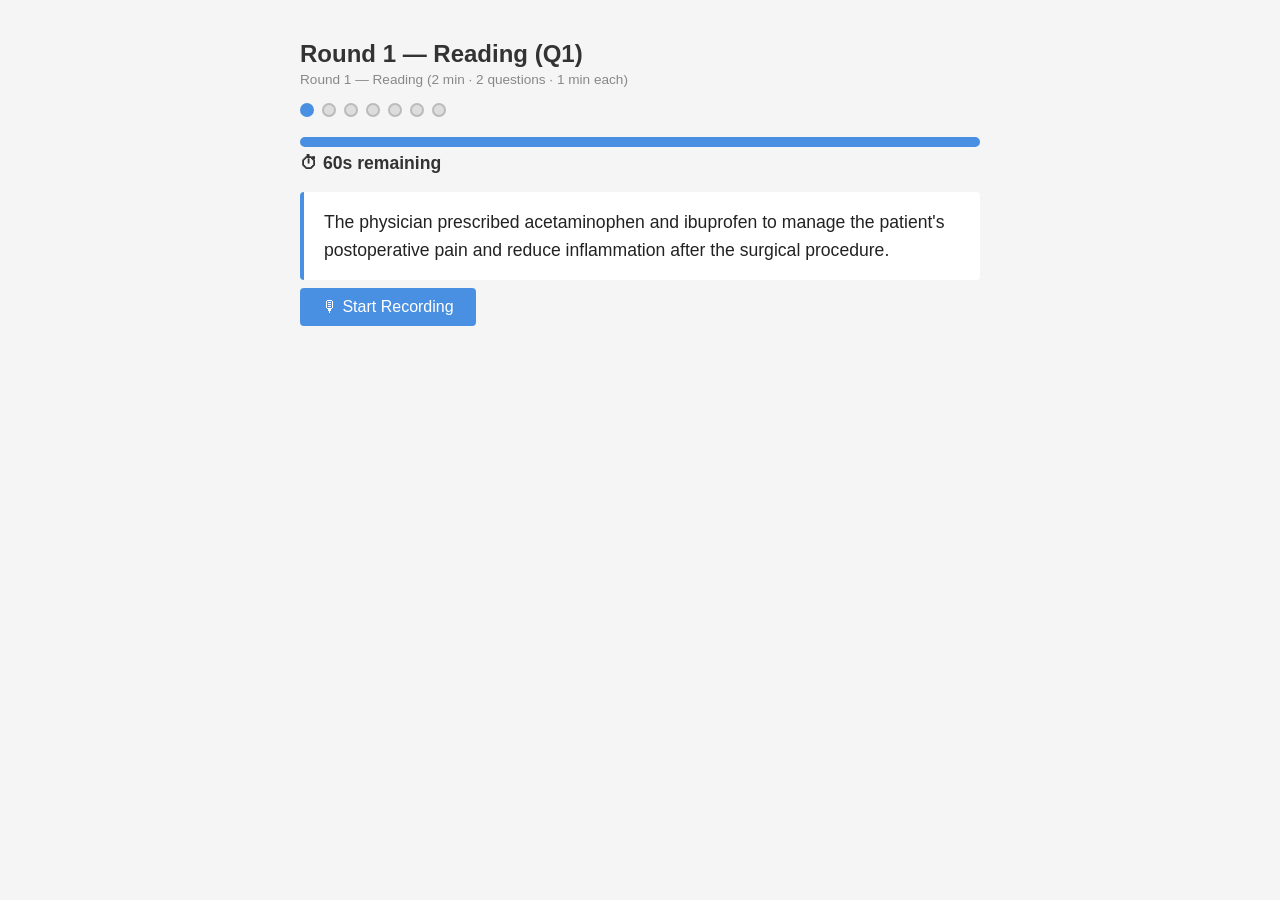
==== templates/interview.html @ e81a65a0 "interview Ui" ====
<!DOCTYPE html>
<html lang="en">
<head>
  <meta charset="UTF-8" />
  <title>5-Minute Interview</title>
  <style>
    * { box-sizing: border-box; }
    body { font-family: Arial, sans-serif; max-width: 720px; margin: 40px auto; padding: 0 20px; background: #f5f5f5; }
    h2 { color: #333; margin-bottom: 4px; }
    .round-label { font-size: 0.85em; color: #888; margin-bottom: 16px; }

    /* Timer */
    #timer-bar-wrap { background: #e0e0e0; border-radius: 6px; height: 10px; margin-bottom: 6px; }
    #timer-bar { height: 10px; border-radius: 6px; background: #4a90e2; transition: width 1s linear, background 0.5s; width: 100%; }
    #timer-text { font-size: 1.1em; font-weight: bold; color: #333; margin-bottom: 18px; }

    /* Question box */
    #question-box {
      background: #fff; border-left: 4px solid #4a90e2;
      padding: 16px 20px; font-size: 1.1em; border-radius: 4px;
      margin-bottom: 8px; color: #222; line-height: 1.6;
    }
    #hint-box { background: #eef4ff; border-radius: 4px; padding: 8px 14px; font-size: 0.9em; color: #555; margin-bottom: 20px; }

    /* Buttons */
    .btn { padding: 10px 22px; font-size: 1em; border: none; border-radius: 4px; cursor: pointer; margin-right: 8px; }
    #record-btn { background: #4a90e2; color: #fff; }
    #stop-btn   { background: #e24a4a; color: #fff; display: none; }
    #next-btn   { background: #27ae60; color: #fff; display: none; }

    #status    { margin-top: 10px; font-size: 0.9em; color: #666; }
    #error-msg { color: #e24a4a; margin-top: 8px; font-size: 0.9em; }

    /* Replay */
    #replay-box { display: none; margin-top: 12px; }
    #replay-box label { font-size: 0.85em; color: #555; display: block; margin-bottom: 4px; }

    /* Results */
    #results { display: none; background: #fff; border-radius: 6px; padding: 20px; margin-top: 20px; }
    #results h3 { margin-top: 0; border-bottom: 1px solid #eee; padding-bottom: 8px; color: #333; }
    .result-row { display: flex; justify-content: space-between; padding: 7px 0; border-bottom: 1px solid #f0f0f0; font-size: 0.93em; }
    .result-row:last-child { border-bottom: none; }
    .label { color: #555; }
    .value { font-weight: bold; color: #222; }
    .score-big { font-size: 2em; font-weight: bold; text-align: center; margin: 12px 0 4px; }
    .r1-color { color: #4a90e2; }
    .r2-color { color: #9b59b6; }
    .r3-color { color: #27ae60; }
    .text-box { background: #f9f9f9; padding: 8px; border-radius: 4px; font-size: 0.9em; color: #444; margin-top: 4px; }
    .kw { padding: 3px 9px; border-radius: 4px; font-size: 0.85em; font-weight: bold; margin: 2px; display: inline-block; }
    .kw-matched { background: #d4edda; color: #155724; }
    .kw-missing { background: #f8d7da; color: #721c24; }
    .ph { padding: 3px 9px; border-radius: 4px; font-size: 0.85em; font-weight: bold; margin: 2px; display: inline-block; }
    .ph-correct { background: #d4edda; color: #155724; }
    .ph-wrong   { background: #f8d7da; color: #721c24; }
    .ph-extra   { background: #fff3cd; color: #856404; }
    .verdict-box { text-align: center; font-size: 0.95em; font-weight: bold; padding: 5px 14px; border-radius: 20px; display: inline-block; margin: 0 auto 12px; width: 100%; }
    .verdict-correct   { background: #d4edda; color: #155724; }
    .verdict-partial   { background: #fff3cd; color: #856404; }
    .verdict-incorrect { background: #f8d7da; color: #721c24; }

    /* Progress dots */
    #progress { display: flex; gap: 8px; margin-bottom: 20px; flex-wrap: wrap; }
    .dot { width: 14px; height: 14px; border-radius: 50%; background: #ddd; border: 2px solid #bbb; }
    .dot.done { background: #27ae60; border-color: #27ae60; }
    .dot.active { background: #4a90e2; border-color: #4a90e2; }

    /* Final summary */
    #summary { display: none; background: #fff; border-radius: 8px; padding: 28px; margin-top: 24px; text-align: center; }
    #summary h2 { color: #333; }
    .summary-score { font-size: 2.5em; font-weight: bold; color: #4a90e2; }

    /* Timeout warning */
    #timeout-msg { display: none; background: #fff3cd; color: #856404; padding: 8px 14px; border-radius: 4px; margin-top: 10px; font-size: 0.9em; }
  </style>
</head>
<body>

<h2 id="round-title">Interview</h2>
<div class="round-label" id="round-label"></div>

<div id="progress"></div>

<div id="timer-bar-wrap"><div id="timer-bar"></div></div>
<div id="timer-text"></div>

<div id="question-box"></div>
<div id="hint-box" style="display:none;"></div>

<button class="btn" id="record-btn">🎙 Start Recording</button>
<button class="btn" id="stop-btn">⏹ Stop & Submit</button>
<button class="btn" id="next-btn">Next ➜</button>

<div id="timeout-msg">⏰ Time's up! Recording stopped automatically.</div>
<div id="status"></div>
<div id="error-msg"></div>

<div id="replay-box">
  <label>🔊 Replay:</label>
  <audio id="replay-player" controls style="width:100%;"></audio>
</div>

<div id="results"></div>
<div id="summary"></div>

<script>
// ─── Data ────────────────────────────────────────────────────────────────────
const SCRIPTS = [
  "The physician prescribed acetaminophen and ibuprofen to manage the patient's postoperative pain and reduce inflammation after the surgical procedure.",
  "Amoxicillin is a broad spectrum antibiotic commonly prescribed for bacterial infections. The pharmacist advised the patient to complete the full course of azithromycin to prevent antibiotic resistance and ensure complete eradication of the infection."
];

const WORDS = [
  { word: "Stethoscope",    ipa: "ˈstɛθəskəʊp",         phonemes: ["S","T","EH","TH","AH","S","K","OW","P"],                                          hint: "A medical instrument used to listen to heart and lung sounds." },
  { word: "Anesthesia",     ipa: "ˌænɪsˈθiːʒə",          phonemes: ["AE","N","AH","S","TH","IY","ZH","AH"],                                           hint: "Temporary loss of sensation induced before surgery." },
  { word: "Cardiovascular", ipa: "ˌkɑːrdioʊˈvæskjʊlər", phonemes: ["K","AA","R","D","IY","OW","V","AE","S","K","Y","UH","L","ER"],               hint: "Relating to the heart and blood vessels." }
];

const QA = [
  {
    question: "Tell me about yourself.",
    reference_answer: "I am a dedicated professional with experience in my field. I have strong communication and problem solving skills.",
    keywords: ["professional", "experience", "communication", "skills", "learning", "team"]
  },
  {
    question: "What are your greatest strengths?",
    reference_answer: "My greatest strengths are my ability to work well under pressure, strong analytical thinking, effective communication, and dedication to quality work.",
    keywords: ["strengths", "pressure", "analytical", "communication", "quality", "dedicated"]
  }
];

// ─── Interview structure ──────────────────────────────────────────────────────
// Each step: { round, index, duration (seconds), type: 'script'|'word'|'qa' }
const steps = [
  { round: 1, index: 0, duration: 60,  type: "script" },
  { round: 1, index: 1, duration: 60,  type: "script" },
  { round: 2, index: 0, duration: 20,  type: "word"   },
  { round: 2, index: 1, duration: 20,  type: "word"   },
  { round: 2, index: 2, duration: 20,  type: "word"   },
  { round: 3, index: 0, duration: 60,  type: "qa"     },
  { round: 3, index: 1, duration: 60,  type: "qa"     },
];

const ROUND_LABELS = {
  1: "Round 1 — Reading (2 min · 2 questions · 1 min each)",
  2: "Round 2 — Pronunciation (1 min · 3 words · 20 sec each)",
  3: "Round 3 — Q&A (2 min · 2 questions · 1 min each)"
};
const ENDPOINTS = { script: "/evaluate", word: "/evaluate_round2", qa: "/evaluate_round3" };
const SCORE_KEYS = { script: "round1_score", word: "round2_score", qa: "round3_score" };

// ─── State ────────────────────────────────────────────────────────────────────
let currentStep = 0;
let mediaRecorder, audioChunks = [];
let timerInterval = null;
let timeLeft = 0;
let submitted = false;
const scores = [];

// ─── DOM refs ─────────────────────────────────────────────────────────────────
const $title    = document.getElementById("round-title");
const $label    = document.getElementById("round-label");
const $progress = document.getElementById("progress");
const $bar      = document.getElementById("timer-bar");
const $timerTxt = document.getElementById("timer-text");
const $qbox     = document.getElementById("question-box");
const $hint     = document.getElementById("hint-box");
const $recBtn   = document.getElementById("record-btn");
const $stopBtn  = document.getElementById("stop-btn");
const $nextBtn  = document.getElementById("next-btn");
const $status   = document.getElementById("status");
const $error    = document.getElementById("error-msg");
const $replay   = document.getElementById("replay-box");
const $player   = document.getElementById("replay-player");
const $results  = document.getElementById("results");
const $summary  = document.getElementById("summary");
const $timeout  = document.getElementById("timeout-msg");

// ─── Init step ────────────────────────────────────────────────────────────────
function loadStep(i) {
  submitted = false;
  const step = steps[i];

  // Title & label
  $title.textContent = `Round ${step.round} — ${step.type === "script" ? "Reading" : step.type === "word" ? "Pronunciation" : "Q&A"} (Q${step.index + 1})`;
  $label.textContent = ROUND_LABELS[step.round];

  // Progress dots
  $progress.innerHTML = "";
  steps.forEach((s, idx) => {
    const d = document.createElement("div");
    d.className = "dot" + (idx < i ? " done" : idx === i ? " active" : "");
    d.title = `Round ${s.round} Q${s.index + 1}`;
    $progress.appendChild(d);
  });

  // Question content
  if (step.type === "script") {
    $qbox.textContent = SCRIPTS[step.index];
    $hint.style.display = "none";
    $bar.style.borderLeftColor = "#4a90e2";
  } else if (step.type === "word") {
    const w = WORDS[step.index];
    $qbox.innerHTML = `<strong style="font-size:1.5em;">${w.word}</strong><br><span style="color:#888;font-size:0.9em;">IPA: ${w.ipa}</span>`;
    $hint.textContent = "💡 " + w.hint;
    $hint.style.display = "block";
  } else {
    $qbox.textContent = "❓ " + QA[step.index].question;
    $hint.style.display = "none";
  }

  // Reset UI
  $recBtn.style.display = "inline-block";
  $stopBtn.style.display = "none";
  $nextBtn.style.display = "none";
  $status.textContent = "";
  $error.textContent = "";
  $replay.style.display = "none";
  $results.style.display = "none";
  $timeout.style.display = "none";

  // Timer
  timeLeft = step.duration;
  updateTimerDisplay();
  clearInterval(timerInterval);
}

function updateTimerDisplay() {
  const step = steps[currentStep];
  const pct = (timeLeft / step.duration) * 100;
  $bar.style.width = pct + "%";
  $bar.style.background = timeLeft <= 10 ? "#e24a4a" : timeLeft <= 20 ? "#f39c12" : "#4a90e2";
  $timerTxt.textContent = `⏱ ${timeLeft}s remaining`;
}

function startTimer() {
  clearInterval(timerInterval);
  timerInterval = setInterval(() => {
    timeLeft--;
    updateTimerDisplay();
    if (timeLeft <= 0) {
      clearInterval(timerInterval);
      if (!submitted) autoStop();
    }
  }, 1000);
}

function autoStop() {
  $timeout.style.display = "block";
  if (mediaRecorder && mediaRecorder.state !== "inactive") {
    submitted = true;
    $stopBtn.style.display = "none";
    $recBtn.style.display = "none";
    $status.textContent = "Processing...";
    mediaRecorder.stop();
    mediaRecorder.stream.getTracks().forEach(t => t.stop());
  } else {
    // never started recording — just move to next
    $recBtn.style.display = "none";
    $nextBtn.style.display = "inline-block";
  }
}

// ─── Recording ────────────────────────────────────────────────────────────────
$recBtn.onclick = async () => {
  audioChunks = [];
  try {
    const stream = await navigator.mediaDevices.getUserMedia({ audio: true });
    mediaRecorder = new MediaRecorder(stream, { mimeType: "audio/webm" });
    mediaRecorder.ondataavailable = e => { if (e.data && e.data.size > 0) audioChunks.push(e.data); };

    mediaRecorder.onstop = () => handleRecordingStop();

    mediaRecorder.start(250);
    $recBtn.style.display = "none";
    $stopBtn.style.display = "inline-block";
    $status.textContent = "Recording... speak now.";
    $error.textContent = "";
    $results.style.display = "none";
    startTimer();
  } catch (e) {
    $error.textContent = "Microphone access denied: " + e.message;
  }
};

$stopBtn.onclick = () => {
  clearInterval(timerInterval);
  submitted = true;
  $stopBtn.style.display = "none";
  $recBtn.style.display = "inline-block";
  $status.textContent = "Processing...";
  mediaRecorder.stop();
  mediaRecorder.stream.getTracks().forEach(t => t.stop());
};

async function handleRecordingStop() {
  const blob = new Blob(audioChunks, { type: "audio/webm" });
  const prevURL = $player.src;
  if (prevURL) URL.revokeObjectURL(prevURL);
  $player.src = URL.createObjectURL(blob);
  $replay.style.display = "block";

  const step = steps[currentStep];
  const formData = new FormData();
  formData.append("audio", blob, "recording.webm");
  if (step.type === "script") formData.append("reference", SCRIPTS[step.index]);
  if (step.type === "word")   formData.append("word_entry", JSON.stringify(WORDS[step.index]));
  if (step.type === "qa")     formData.append("qa_entry", JSON.stringify(QA[step.index]));

  try {
    const res  = await fetch(ENDPOINTS[step.type], { method: "POST", body: formData });
    const data = await res.json();

    if (data.error) {
      $error.textContent = "Error: " + data.error;
      $status.textContent = "";
      $nextBtn.style.display = "inline-block"; // allow skip on error
      return;
    }

    scores.push({ round: step.round, type: step.type, score: data[SCORE_KEYS[step.type]] || 0 });
    renderResults(step.type, data);
    $status.textContent = "Done.";
    $nextBtn.style.display = "inline-block";
  } catch (err) {
    $error.textContent = "Request failed: " + err.message;
    $status.textContent = "";
    $nextBtn.style.display = "inline-block";
  }
}

// ─── Render results per type ──────────────────────────────────────────────────
function renderResults(type, data) {
  $results.style.display = "block";
  if (type === "script") renderR1(data);
  else if (type === "word") renderR2(data);
  else renderR3(data);
}

function row(label, value) {
  return `<div class="result-row"><span class="label">${label}</span><span class="value">${value}</span></div>`;
}

function renderR1(d) {
  $results.innerHTML = `
    <h3>Round 1 Results</h3>
    <div class="score-big r1-color">${d.round1_score}</div>
    <div style="text-align:center;color:#888;margin-bottom:12px;">Score (out of 100)</div>
    ${row("Accuracy", d.accuracy_percent + "%")}
    ${row("WER", (d.wer * 100).toFixed(1) + "%")}
    ${row("Fluency", d.fluency_score)}
    ${row("WPM", d.fluency?.approx_wpm ?? "—")}
    ${row("Pauses", d.fluency?.pause_count ?? "—")}
    ${row("Duration", (d.fluency?.duration_sec ?? "—") + "s")}
    <div class="result-row" style="flex-direction:column;">
      <span class="label">Misread Words</span>
      <span style="color:#e24a4a;font-size:0.9em;">${d.misread_words?.length ? d.misread_words.join(", ") : "None ✓"}</span>
    </div>
    <div class="result-row" style="flex-direction:column;">
      <span class="label">Your Transcript</span>
      <div class="text-box">${d.transcript || "(no speech detected)"}</div>
    </div>`;
}

function renderR2(d) {
  const refPhonemes = (d.reference_phonemes || []).map(ph =>
    `<span class="ph ${(d.wrong_phonemes||[]).includes(ph) ? "ph-wrong" : "ph-correct"}">${ph}</span>`).join("");
  const refSet = new Set(d.reference_phonemes || []);
  const userPhonemes = (d.candidate_phonemes || []).map(ph =>
    `<span class="ph ${refSet.has(ph) ? "ph-correct" : "ph-extra"}">${ph}</span>`).join("") || "<span style='color:#888;font-size:0.9em;'>(none detected)</span>";

  $results.innerHTML = `
    <h3>Round 2 Results</h3>
    <div class="score-big r2-color">${d.round2_score}</div>
    <div style="text-align:center;color:#888;margin-bottom:12px;">Score (out of 100)</div>
    ${row("Phoneme Accuracy", d.phoneme_accuracy + "%")}
    ${row("Word Recognized", d.word_match ? "✓ Yes" : "✗ No")}
    ${row("MFCC Score", d.mfcc_score)}
    <div class="result-row" style="flex-direction:column;">
      <span class="label">Your Transcript</span>
      <div class="text-box">${d.transcript || "(no speech detected)"}</div>
    </div>
    <div class="result-row" style="flex-direction:column;">
      <span class="label" style="margin-bottom:6px;">Phoneme Breakdown</span>
      <div style="font-size:0.82em;color:#888;margin-bottom:4px;">Reference</div>
      <div style="margin-bottom:8px;">${refPhonemes}</div>
      <div style="font-size:0.82em;color:#888;margin-bottom:4px;">Yours</div>
      <div>${userPhonemes}</div>
    </div>`;
}

function renderR3(d) {
  const matchedSet = new Set(d.matched_keywords || []);
  const allKw = [...(d.matched_keywords || []), ...(d.missing_keywords || [])];
  const kwHtml = allKw.map(kw =>
    `<span class="kw ${matchedSet.has(kw) ? "kw-matched" : "kw-missing"}">${kw}</span>`).join("");

  const verdictClass = d.verdict === "correct" ? "verdict-correct" : d.verdict === "partially correct" ? "verdict-partial" : "verdict-incorrect";

  $results.innerHTML = `
    <h3>Round 3 Results</h3>
    <div class="score-big r3-color">${d.round3_score}</div>
    <div class="verdict-box ${verdictClass}">${(d.verdict || "").toUpperCase()}</div>
    ${row("TF-IDF Similarity", d.tfidf_score)}
    ${row("Fuzzy Match", d.fuzzy_score)}
    ${row("Keyword Score", d.keyword_score + "%")}
    <div class="result-row" style="flex-direction:column;">
      <span class="label" style="margin-bottom:4px;">Keywords</span>
      <div>${kwHtml}</div>
    </div>
    <div class="result-row" style="flex-direction:column;">
      <span class="label">Your Answer</span>
      <div class="text-box">${d.transcript || "(no speech detected)"}</div>
    </div>
    <div class="result-row" style="flex-direction:column;">
      <span class="label">Reference Answer</span>
      <div class="text-box">${d.reference_answer}</div>
    </div>`;
}

// ─── Next button ──────────────────────────────────────────────────────────────
$nextBtn.onclick = () => {
  currentStep++;
  if (currentStep >= steps.length) {
    showSummary();
  } else {
    loadStep(currentStep);
  }
};

function showSummary() {
  document.getElementById("round-title").style.display = "none";
  $label.style.display = "none";
  $progress.style.display = "none";
  document.getElementById("timer-bar-wrap").style.display = "none";
  $timerTxt.style.display = "none";
  $qbox.style.display = "none";
  $hint.style.display = "none";
  $recBtn.style.display = "none";
  $stopBtn.style.display = "none";
  $nextBtn.style.display = "none";
  $status.style.display = "none";
  $replay.style.display = "none";
  $results.style.display = "none";
  $timeout.style.display = "none";

  const byRound = { 1: [], 2: [], 3: [] };
  scores.forEach(s => byRound[s.round].push(s.score));
  const avg = arr => arr.length ? (arr.reduce((a, b) => a + b, 0) / arr.length).toFixed(1) : "—";
  const allScores = scores.map(s => s.score);
  const overall = avg(allScores);

  $summary.style.display = "block";
  $summary.innerHTML = `
    <h2>🎉 Interview Complete!</h2>
    <div class="summary-score">${overall}</div>
    <div style="color:#888;margin-bottom:20px;">Overall Score (out of 100)</div>
    <table style="width:100%;border-collapse:collapse;text-align:left;">
      <tr style="border-bottom:2px solid #eee;">
        <th style="padding:8px;">Round</th><th style="padding:8px;">Avg Score</th>
      </tr>
      <tr><td style="padding:8px;">Round 1 — Reading</td><td style="padding:8px;font-weight:bold;color:#4a90e2;">${avg(byRound[1])}</td></tr>
      <tr><td style="padding:8px;">Round 2 — Pronunciation</td><td style="padding:8px;font-weight:bold;color:#9b59b6;">${avg(byRound[2])}</td></tr>
      <tr><td style="padding:8px;">Round 3 — Q&A</td><td style="padding:8px;font-weight:bold;color:#27ae60;">${avg(byRound[3])}</td></tr>
    </table>
    <br>
    <button class="btn" style="background:#4a90e2;color:#fff;" onclick="location.reload()">🔄 Restart Interview</button>
  `;
}

// ─── Start ────────────────────────────────────────────────────────────────────
loadStep(0);
</script>
</body>
</html>
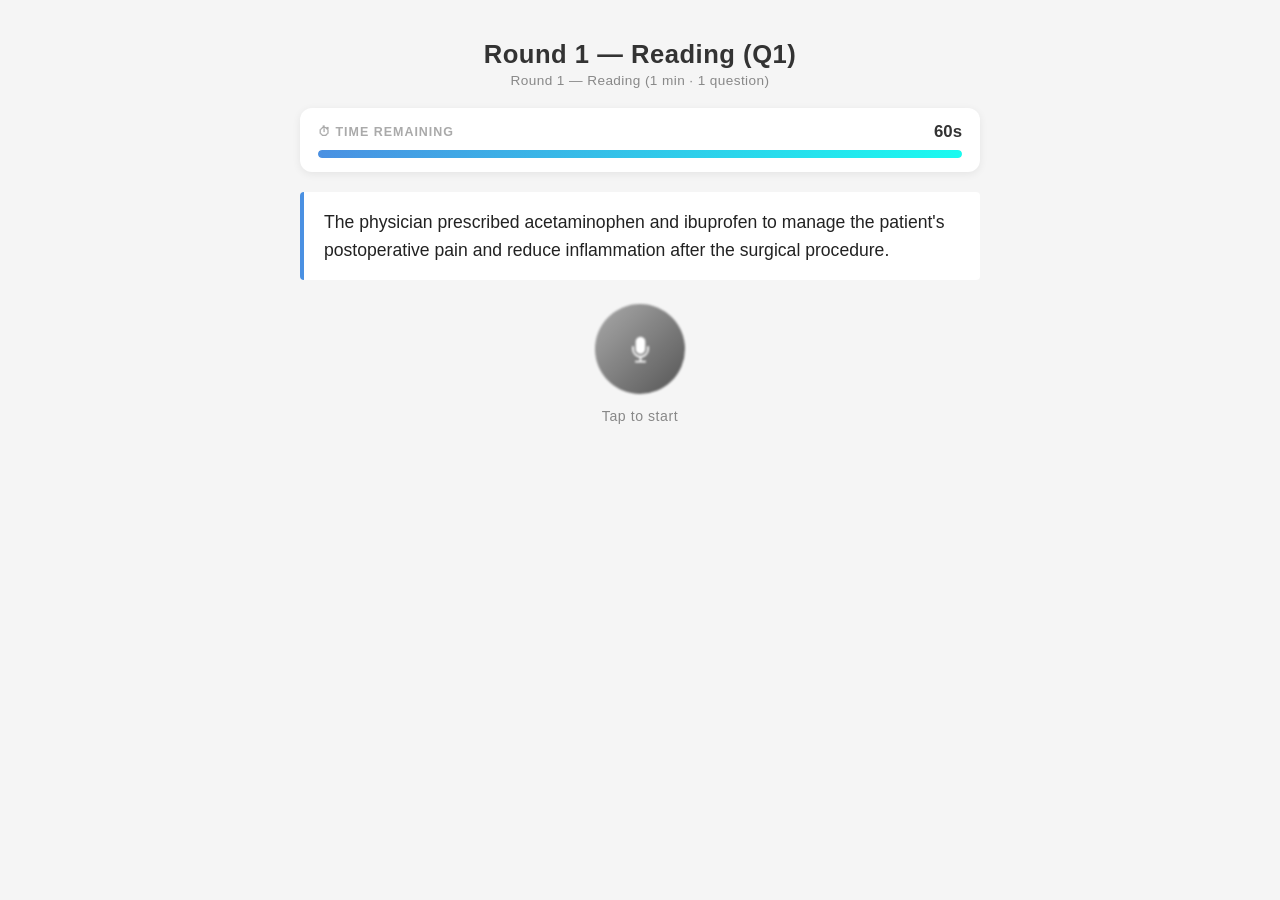
==== commit 1c1ea728: "sense voice code" ====
--- a/templates/interview.html
+++ b/templates/interview.html
@@ -3,40 +3,157 @@
 <head>
   <meta charset="UTF-8" />
   <title>5-Minute Interview</title>
+  <link rel="stylesheet" href="/static/mic_button.css" />
   <style>
     * { box-sizing: border-box; }
     body { font-family: Arial, sans-serif; max-width: 720px; margin: 40px auto; padding: 0 20px; background: #f5f5f5; }
-    h2 { color: #333; margin-bottom: 4px; }
-    .round-label { font-size: 0.85em; color: #888; margin-bottom: 16px; }
+    h2 { color: #333; margin-bottom: 4px; text-align: center; font-size: 1.6em; letter-spacing: 0.02em; }
+    .round-label { font-size: 0.85em; color: #888; margin-bottom: 20px; text-align: center; letter-spacing: 0.03em; }
 
     /* Timer */
-    #timer-bar-wrap { background: #e0e0e0; border-radius: 6px; height: 10px; margin-bottom: 6px; }
-    #timer-bar { height: 10px; border-radius: 6px; background: #4a90e2; transition: width 1s linear, background 0.5s; width: 100%; }
-    #timer-text { font-size: 1.1em; font-weight: bold; color: #333; margin-bottom: 18px; }
+    .timer-wrap {
+      background: #fff;
+      border-radius: 12px;
+      padding: 14px 18px;
+      margin-bottom: 20px;
+      box-shadow: 0 2px 8px rgba(0,0,0,0.07);
+    }
+    .timer-header {
+      display: flex;
+      justify-content: space-between;
+      align-items: center;
+      margin-bottom: 8px;
+    }
+    .timer-header .timer-title {
+      font-size: 0.78em;
+      font-weight: 600;
+      text-transform: uppercase;
+      letter-spacing: 0.08em;
+      color: #aaa;
+    }
+    #timer-text {
+      font-size: 1.05em;
+      font-weight: 700;
+      color: #333;
+      font-variant-numeric: tabular-nums;
+    }
+    #timer-bar-wrap {
+      background: #eee;
+      border-radius: 999px;
+      height: 8px;
+      overflow: hidden;
+    }
+    #timer-bar {
+      height: 8px;
+      border-radius: 999px;
+      background: linear-gradient(90deg, #4a90e2, #1afbf0);
+      transition: width 1s linear, background 0.5s;
+      width: 100%;
+    }
 
     /* Question box */
+    .question-wrap { position: relative; margin-bottom: 8px; }
     #question-box {
       background: #fff; border-left: 4px solid #4a90e2;
       padding: 16px 20px; font-size: 1.1em; border-radius: 4px;
-      margin-bottom: 8px; color: #222; line-height: 1.6;
+      color: #222; line-height: 1.6;
     }
     #hint-box { background: #eef4ff; border-radius: 4px; padding: 8px 14px; font-size: 0.9em; color: #555; margin-bottom: 20px; }
 
     /* Buttons */
-    .btn { padding: 10px 22px; font-size: 1em; border: none; border-radius: 4px; cursor: pointer; margin-right: 8px; }
-    #record-btn { background: #4a90e2; color: #fff; }
-    #stop-btn   { background: #e24a4a; color: #fff; display: none; }
-    #next-btn   { background: #27ae60; color: #fff; display: none; }
-
-    #status    { margin-top: 10px; font-size: 0.9em; color: #666; }
-    #error-msg { color: #e24a4a; margin-top: 8px; font-size: 0.9em; }
-
-    /* Replay */
-    #replay-box { display: none; margin-top: 12px; }
-    #replay-box label { font-size: 0.85em; color: #555; display: block; margin-bottom: 4px; }
+    .btn { padding: 10px 22px; font-size: 1em; border: none; border-radius: 4px; cursor: pointer; }
+    #next-btn {
+      display: none;
+      background: linear-gradient(135deg, #27ae60, #1abc9c);
+      color: #fff;
+      float: right;
+      border-radius: 8px;
+      padding: 10px 24px;
+      font-weight: 600;
+      box-shadow: 0 2px 8px rgba(39,174,96,0.3);
+    }
+    .action-row { overflow: hidden; margin-top: 10px; }
+
+    #error-msg { color: #e24a4a; margin-top: 8px; font-size: 0.9em; text-align: center; }
+
+    /* Replay button */
+    #replay-btn {
+      display: none;
+      position: absolute;
+      top: 0; right: 0;
+      width: 44px; height: 44px;
+      border-radius: 50%;
+      border: none;
+      background: linear-gradient(135deg, #1afbf0, #da00ff);
+      cursor: pointer;
+      box-shadow: 0 2px 8px rgba(218,0,255,0.3);
+      align-items: center;
+      justify-content: center;
+      transition: transform 0.2s;
+    }
+    #replay-btn:hover { transform: scale(1.1); }
+    #replay-btn svg { width: 20px; height: 20px; fill: white; }
+
+    /* Replay modal */
+    #replay-modal {
+      display: none;
+      position: fixed;
+      inset: 0;
+      background: rgba(0,0,0,0.5);
+      z-index: 1000;
+      align-items: center;
+      justify-content: center;
+    }
+    #replay-modal.open { display: flex; }
+    .replay-modal-box {
+      background: #1a1a2e;
+      border-radius: 16px;
+      padding: 28px 32px;
+      width: 360px;
+      box-shadow: 0 8px 32px rgba(0,0,0,0.4);
+      position: relative;
+    }
+    .replay-modal-title {
+      color: #fff;
+      font-size: 1em;
+      font-weight: 600;
+      margin-bottom: 20px;
+      letter-spacing: 0.04em;
+      text-align: center;
+    }
+    #replay-player {
+      width: 100%;
+      border-radius: 8px;
+      outline: none;
+      accent-color: #1afbf0;
+    }
+    .replay-close {
+      position: absolute;
+      top: 12px; right: 14px;
+      background: none;
+      border: none;
+      color: #aaa;
+      font-size: 1.3em;
+      cursor: pointer;
+      line-height: 1;
+    }
+    .replay-close:hover { color: #fff; }
 
     /* Results */
-    #results { display: none; background: #fff; border-radius: 6px; padding: 20px; margin-top: 20px; }
+    #results {
+      display: none;
+      background: #fff;
+      border-radius: 6px;
+      padding: 20px;
+      margin-top: 20px;
+      max-height: 340px;
+      overflow-y: auto;
+      scroll-behavior: smooth;
+    }
+    #results::-webkit-scrollbar { width: 6px; }
+    #results::-webkit-scrollbar-track { background: #f0f0f0; border-radius: 999px; }
+    #results::-webkit-scrollbar-thumb { background: #ccc; border-radius: 999px; }
+    #results::-webkit-scrollbar-thumb:hover { background: #aaa; }
     #results h3 { margin-top: 0; border-bottom: 1px solid #eee; padding-bottom: 8px; color: #333; }
     .result-row { display: flex; justify-content: space-between; padding: 7px 0; border-bottom: 1px solid #f0f0f0; font-size: 0.93em; }
     .result-row:last-child { border-bottom: none; }
@@ -59,11 +176,7 @@
     .verdict-partial   { background: #fff3cd; color: #856404; }
     .verdict-incorrect { background: #f8d7da; color: #721c24; }
 
-    /* Progress dots */
-    #progress { display: flex; gap: 8px; margin-bottom: 20px; flex-wrap: wrap; }
-    .dot { width: 14px; height: 14px; border-radius: 50%; background: #ddd; border: 2px solid #bbb; }
-    .dot.done { background: #27ae60; border-color: #27ae60; }
-    .dot.active { background: #4a90e2; border-color: #4a90e2; }
+
 
     /* Final summary */
     #summary { display: none; background: #fff; border-radius: 8px; padding: 28px; margin-top: 24px; text-align: center; }
@@ -79,25 +192,44 @@
 <h2 id="round-title">Interview</h2>
 <div class="round-label" id="round-label"></div>
 
-<div id="progress"></div>
-
-<div id="timer-bar-wrap"><div id="timer-bar"></div></div>
-<div id="timer-text"></div>
-
-<div id="question-box"></div>
+<div class="timer-wrap">
+  <div class="timer-header">
+    <span class="timer-title">&#9201; Time Remaining</span>
+    <span id="timer-text"></span>
+  </div>
+  <div id="timer-bar-wrap"><div id="timer-bar"></div></div>
+</div>
+
+<div class="question-wrap">
+  <div id="question-box"></div>
+  <button id="replay-btn" title="Replay recording">
+    <svg viewBox="0 0 24 24" xmlns="http://www.w3.org/2000/svg"><path d="M12 3a9 9 0 1 0 9 9h-2a7 7 0 1 1-7-7V3z"/><path d="M15 3l-3 3 3 3V3z"/><path d="M10 8l6 4-6 4V8z"/></svg>
+  </button>
+</div>
 <div id="hint-box" style="display:none;"></div>
 
-<button class="btn" id="record-btn">🎙 Start Recording</button>
-<button class="btn" id="stop-btn">⏹ Stop & Submit</button>
-<button class="btn" id="next-btn">Next ➜</button>
-
-<div id="timeout-msg">⏰ Time's up! Recording stopped automatically.</div>
-<div id="status"></div>
-<div id="error-msg"></div>
-
-<div id="replay-box">
-  <label>🔊 Replay:</label>
-  <audio id="replay-player" controls style="width:100%;"></audio>
+<div class="mic-wrapper">
+  <div class="mic-shell">
+    <button class="mic-box idle" id="mic-btn" title="Start Recording">
+      <svg fill="#000000" width="800px" height="800px" viewBox="-3 0 19 19" xmlns="http://www.w3.org/2000/svg" class="cf-icon-svg"><path d="M11.665 7.915v1.31a5.257 5.257 0 0 1-1.514 3.694 5.174 5.174 0 0 1-1.641 1.126 5.04 5.04 0 0 1-1.456.384v1.899h2.312a.554.554 0 0 1 0 1.108H3.634a.554.554 0 0 1 0-1.108h2.312v-1.899a5.045 5.045 0 0 1-1.456-.384 5.174 5.174 0 0 1-1.641-1.126 5.257 5.257 0 0 1-1.514-3.695v-1.31a.554.554 0 1 1 1.109 0v1.31a4.131 4.131 0 0 0 1.195 2.917 3.989 3.989 0 0 0 5.722 0 4.133 4.133 0 0 0 1.195-2.917v-1.31a.554.554 0 1 1 1.109 0zM3.77 10.37a2.875 2.875 0 0 1-.233-1.146V4.738A2.905 2.905 0 0 1 3.77 3.58a3 3 0 0 1 1.59-1.59 2.902 2.902 0 0 1 1.158-.233 2.865 2.865 0 0 1 1.152.233 2.977 2.977 0 0 1 1.793 2.748l-.012 4.487a2.958 2.958 0 0 1-.856 2.09 3.025 3.025 0 0 1-.937.634 2.865 2.865 0 0 1-1.152.233 2.905 2.905 0 0 1-1.158-.233A2.957 2.957 0 0 1 3.77 10.37z"/></svg>
+    </button>
+  </div>
+  <div class="mic-label" id="mic-label">Tap to start</div>
+</div>
+
+<div class="action-row">
+  <div id="timeout-msg" style="display:none;">⏰ Time's up!</div>
+  <div id="error-msg"></div>
+  <button class="btn" id="next-btn">Next ➜</button>
+</div>
+
+<!-- Replay Modal -->
+<div id="replay-modal">
+  <div class="replay-modal-box">
+    <button class="replay-close" id="replay-close">&#x2715;</button>
+    <div class="replay-modal-title">🔊 Your Recording</div>
+    <audio id="replay-player" controls></audio>
+  </div>
 </div>
 
 <div id="results"></div>
@@ -118,14 +250,19 @@
 
 const QA = [
   {
-    question: "Tell me about yourself.",
-    reference_answer: "I am a dedicated professional with experience in my field. I have strong communication and problem solving skills.",
-    keywords: ["professional", "experience", "communication", "skills", "learning", "team"]
+    question: "Name the top 3 pharmaceutical companies in India and what makes them leaders.",
+    reference_answer: "The top three pharmaceutical companies in India are Sun Pharmaceutical Industries, Cipla, and Dr Reddy's Laboratories. Sun Pharma is the largest with a strong global presence and a wide range of specialty and generic medicines. Cipla is known for its affordable life saving drugs especially in respiratory and HIV treatment. Dr Reddy's is recognized for its strong research capabilities and international generic drug exports.",
+    keywords: ["Sun Pharma", "Cipla", "Dr Reddy's", "generic", "specialty", "research", "exports", "affordable"]
   },
   {
-    question: "What are your greatest strengths?",
-    reference_answer: "My greatest strengths are my ability to work well under pressure, strong analytical thinking, effective communication, and dedication to quality work.",
-    keywords: ["strengths", "pressure", "analytical", "communication", "quality", "dedicated"]
+    question: "What are the top 3 most prescribed drugs in India and what are they used for?",
+    reference_answer: "The top three most prescribed drugs in India are Metformin, Atorvastatin, and Amlodipine. Metformin is the first line treatment for type 2 diabetes as it reduces blood glucose levels. Atorvastatin is a statin prescribed to lower cholesterol and reduce the risk of cardiovascular disease. Amlodipine is a calcium channel blocker used to treat hypertension and angina by relaxing blood vessels and improving blood flow.",
+    keywords: ["Metformin", "Atorvastatin", "Amlodipine", "diabetes", "cholesterol", "hypertension", "cardiovascular", "blood glucose"]
+  },
+  {
+    question: "Tell us about FDC Limited — its vision, mission, and best known products.",
+    reference_answer: "FDC Limited is a leading Indian pharmaceutical company founded in 1940 and headquartered in Mumbai. Its vision is to be a globally respected healthcare company committed to improving quality of life. Its mission is to deliver innovative and affordable healthcare solutions through research, quality manufacturing, and ethical practices. FDC's best known products include Electral, the oral rehydration salt used for dehydration, Zifi, a cephalosporin antibiotic, and Enerzal, an energy and electrolyte drink widely used by athletes and patients.",
+    keywords: ["FDC", "Electral", "Zifi", "Enerzal", "vision", "mission", "rehydration", "antibiotic", "affordable", "Mumbai"]
   }
 ];
 
@@ -133,18 +270,18 @@
 // Each step: { round, index, duration (seconds), type: 'script'|'word'|'qa' }
 const steps = [
   { round: 1, index: 0, duration: 60,  type: "script" },
-  { round: 1, index: 1, duration: 60,  type: "script" },
   { round: 2, index: 0, duration: 20,  type: "word"   },
   { round: 2, index: 1, duration: 20,  type: "word"   },
   { round: 2, index: 2, duration: 20,  type: "word"   },
   { round: 3, index: 0, duration: 60,  type: "qa"     },
   { round: 3, index: 1, duration: 60,  type: "qa"     },
+  { round: 3, index: 2, duration: 60,  type: "qa"     },
 ];
 
 const ROUND_LABELS = {
-  1: "Round 1 — Reading (2 min · 2 questions · 1 min each)",
+  1: "Round 1 — Reading (1 min · 1 question)",
   2: "Round 2 — Pronunciation (1 min · 3 words · 20 sec each)",
-  3: "Round 3 — Q&A (2 min · 2 questions · 1 min each)"
+  3: "Round 3 — Q&A (3 min · 3 questions · 1 min each)"
 };
 const ENDPOINTS = { script: "/evaluate", word: "/evaluate_round2", qa: "/evaluate_round3" };
 const SCORE_KEYS = { script: "round1_score", word: "round2_score", qa: "round3_score" };
@@ -160,18 +297,18 @@
 // ─── DOM refs ─────────────────────────────────────────────────────────────────
 const $title    = document.getElementById("round-title");
 const $label    = document.getElementById("round-label");
-const $progress = document.getElementById("progress");
 const $bar      = document.getElementById("timer-bar");
 const $timerTxt = document.getElementById("timer-text");
 const $qbox     = document.getElementById("question-box");
 const $hint     = document.getElementById("hint-box");
-const $recBtn   = document.getElementById("record-btn");
-const $stopBtn  = document.getElementById("stop-btn");
-const $nextBtn  = document.getElementById("next-btn");
-const $status   = document.getElementById("status");
-const $error    = document.getElementById("error-msg");
-const $replay   = document.getElementById("replay-box");
-const $player   = document.getElementById("replay-player");
+const $micBtn   = document.getElementById("mic-btn");
+const $micLabel = document.getElementById("mic-label");
+let isRecording = false;
+const $nextBtn     = document.getElementById("next-btn");
+const $error       = document.getElementById("error-msg");
+const $replayBtn   = document.getElementById("replay-btn");
+const $replayModal = document.getElementById("replay-modal");
+const $player      = document.getElementById("replay-player");
 const $results  = document.getElementById("results");
 const $summary  = document.getElementById("summary");
 const $timeout  = document.getElementById("timeout-msg");
@@ -184,15 +321,6 @@
   // Title & label
   $title.textContent = `Round ${step.round} — ${step.type === "script" ? "Reading" : step.type === "word" ? "Pronunciation" : "Q&A"} (Q${step.index + 1})`;
   $label.textContent = ROUND_LABELS[step.round];
-
-  // Progress dots
-  $progress.innerHTML = "";
-  steps.forEach((s, idx) => {
-    const d = document.createElement("div");
-    d.className = "dot" + (idx < i ? " done" : idx === i ? " active" : "");
-    d.title = `Round ${s.round} Q${s.index + 1}`;
-    $progress.appendChild(d);
-  });
 
   // Question content
   if (step.type === "script") {
@@ -210,12 +338,13 @@
   }
 
   // Reset UI
-  $recBtn.style.display = "inline-block";
-  $stopBtn.style.display = "none";
+  $micBtn.className = "mic-box idle";
+  $micLabel.textContent = "Tap to start";
+  isRecording = false;
+  $micBtn.disabled = false;
   $nextBtn.style.display = "none";
-  $status.textContent = "";
+  $replayBtn.style.display = "none";
   $error.textContent = "";
-  $replay.style.display = "none";
   $results.style.display = "none";
   $timeout.style.display = "none";
 
@@ -229,8 +358,8 @@
   const step = steps[currentStep];
   const pct = (timeLeft / step.duration) * 100;
   $bar.style.width = pct + "%";
-  $bar.style.background = timeLeft <= 10 ? "#e24a4a" : timeLeft <= 20 ? "#f39c12" : "#4a90e2";
-  $timerTxt.textContent = `⏱ ${timeLeft}s remaining`;
+  $bar.style.background = timeLeft <= 10 ? "#e24a4a" : timeLeft <= 20 ? "linear-gradient(90deg,#f39c12,#e2b04a)" : "linear-gradient(90deg,#4a90e2,#1afbf0)";
+  $timerTxt.textContent = `${timeLeft}s`;
 }
 
 function startTimer() {
@@ -249,48 +378,50 @@
   $timeout.style.display = "block";
   if (mediaRecorder && mediaRecorder.state !== "inactive") {
     submitted = true;
-    $stopBtn.style.display = "none";
-    $recBtn.style.display = "none";
-    $status.textContent = "Processing...";
+    isRecording = false;
+    $micBtn.className = "mic-box idle";
+    $micBtn.disabled = true;
+    $micLabel.textContent = "Time's up";
     mediaRecorder.stop();
     mediaRecorder.stream.getTracks().forEach(t => t.stop());
   } else {
-    // never started recording — just move to next
-    $recBtn.style.display = "none";
+    $micBtn.disabled = true;
+    $micBtn.className = "mic-box idle";
+    $micLabel.textContent = "Time's up";
     $nextBtn.style.display = "inline-block";
   }
 }
 
 // ─── Recording ────────────────────────────────────────────────────────────────
-$recBtn.onclick = async () => {
-  audioChunks = [];
-  try {
-    const stream = await navigator.mediaDevices.getUserMedia({ audio: true });
-    mediaRecorder = new MediaRecorder(stream, { mimeType: "audio/webm" });
-    mediaRecorder.ondataavailable = e => { if (e.data && e.data.size > 0) audioChunks.push(e.data); };
-
-    mediaRecorder.onstop = () => handleRecordingStop();
-
-    mediaRecorder.start(250);
-    $recBtn.style.display = "none";
-    $stopBtn.style.display = "inline-block";
-    $status.textContent = "Recording... speak now.";
-    $error.textContent = "";
-    $results.style.display = "none";
-    startTimer();
-  } catch (e) {
-    $error.textContent = "Microphone access denied: " + e.message;
+$micBtn.onclick = async () => {
+  if (!isRecording) {
+    // ── START ──
+    audioChunks = [];
+    try {
+      const stream = await navigator.mediaDevices.getUserMedia({ audio: true });
+      mediaRecorder = new MediaRecorder(stream, { mimeType: "audio/webm" });
+      mediaRecorder.ondataavailable = e => { if (e.data && e.data.size > 0) audioChunks.push(e.data); };
+      mediaRecorder.onstop = () => handleRecordingStop();
+      mediaRecorder.start(250);
+      isRecording = true;
+      $micBtn.className = "mic-box recording";
+      $micLabel.textContent = "Tap to stop";
+      $error.textContent = "";
+      $results.style.display = "none";
+      startTimer();
+    } catch (e) {
+      $error.textContent = "Microphone access denied: " + e.message;
+    }
+  } else {
+    // ── STOP ──
+    clearInterval(timerInterval);
+    submitted = true;
+    isRecording = false;
+    $micBtn.className = "mic-box idle";
+    $micLabel.textContent = "Processing...";
+    mediaRecorder.stop();
+    mediaRecorder.stream.getTracks().forEach(t => t.stop());
   }
-};
-
-$stopBtn.onclick = () => {
-  clearInterval(timerInterval);
-  submitted = true;
-  $stopBtn.style.display = "none";
-  $recBtn.style.display = "inline-block";
-  $status.textContent = "Processing...";
-  mediaRecorder.stop();
-  mediaRecorder.stream.getTracks().forEach(t => t.stop());
 };
 
 async function handleRecordingStop() {
@@ -298,7 +429,7 @@
   const prevURL = $player.src;
   if (prevURL) URL.revokeObjectURL(prevURL);
   $player.src = URL.createObjectURL(blob);
-  $replay.style.display = "block";
+  $replayBtn.style.display = "flex";
 
   const step = steps[currentStep];
   const formData = new FormData();
@@ -312,22 +443,27 @@
     const data = await res.json();
 
     if (data.error) {
+      $micLabel.textContent = "Tap to start";
       $error.textContent = "Error: " + data.error;
-      $status.textContent = "";
-      $nextBtn.style.display = "inline-block"; // allow skip on error
+      $nextBtn.style.display = "inline-block";
       return;
     }
 
     scores.push({ round: step.round, type: step.type, score: data[SCORE_KEYS[step.type]] || 0 });
     renderResults(step.type, data);
-    $status.textContent = "Done.";
+    $micLabel.textContent = "Tap to start";
     $nextBtn.style.display = "inline-block";
   } catch (err) {
+    $micLabel.textContent = "Tap to start";
     $error.textContent = "Request failed: " + err.message;
-    $status.textContent = "";
     $nextBtn.style.display = "inline-block";
   }
 }
+
+// ─── Replay modal
+document.getElementById("replay-close").onclick = () => { $replayModal.classList.remove("open"); $player.pause(); };
+$replayModal.onclick = e => { if (e.target === $replayModal) { $replayModal.classList.remove("open"); $player.pause(); } };
+$replayBtn.onclick = () => $replayModal.classList.add("open");
 
 // ─── Render results per type ──────────────────────────────────────────────────
 function renderResults(type, data) {
@@ -335,6 +471,7 @@
   if (type === "script") renderR1(data);
   else if (type === "word") renderR2(data);
   else renderR3(data);
+  $results.scrollTop = 0;
 }
 
 function row(label, value) {
@@ -431,16 +568,12 @@
 function showSummary() {
   document.getElementById("round-title").style.display = "none";
   $label.style.display = "none";
-  $progress.style.display = "none";
-  document.getElementById("timer-bar-wrap").style.display = "none";
-  $timerTxt.style.display = "none";
+  document.querySelector(".timer-wrap").style.display = "none";
   $qbox.style.display = "none";
   $hint.style.display = "none";
-  $recBtn.style.display = "none";
-  $stopBtn.style.display = "none";
+  document.querySelector(".mic-wrapper").style.display = "none";
+  $replayBtn.style.display = "none";
   $nextBtn.style.display = "none";
-  $status.style.display = "none";
-  $replay.style.display = "none";
   $results.style.display = "none";
   $timeout.style.display = "none";
 
--- a/static/mic_button.css
+++ b/static/mic_button.css
@@ -0,0 +1,104 @@
+/* ── Mic Button Container ─────────────────────────────────────── */
+.mic-wrapper {
+    display: flex;
+    flex-direction: column;
+    align-items: center;
+    gap: 14px;
+    margin: 24px 0;
+}
+
+/* ── Outer ripple shell ───────────────────────────────────────── */
+.mic-shell {
+    position: relative;
+    width: 90px;
+    height: 90px;
+    display: flex;
+    justify-content: center;
+    align-items: center;
+}
+
+/* ── The box button ───────────────────────────────────────────── */
+.mic-box {
+    background: linear-gradient(135deg, #1afbf0, #da00ff);
+    width: 90px;
+    height: 90px;
+    filter: blur(2px);
+    border-radius: 50%;
+    /* transform: rotate(45deg); */
+    position: relative;
+    display: flex;
+    justify-content: center;
+    align-items: center;
+    cursor: pointer;
+    border: none;
+    outline: none;
+    transition: filter 0.3s;
+}
+
+.mic-box svg {
+    width: 31px;
+    height: 33px;
+    /* transform: rotate(-45deg);  */
+}
+
+.mic-box svg g,
+.mic-box svg path,
+.mic-box svg rect,
+.mic-box svg circle {
+    fill: white;
+}
+
+/* ── Ripple pseudo-elements (only active when .recording) ─────── */
+.mic-box::before,
+.mic-box::after {
+    content: '';
+    position: absolute;
+    top: -8px;
+    left: -8px;
+    right: -8px;
+    bottom: -8px;
+    background: linear-gradient(135deg, #1afbf0, #da00ff);
+    filter: blur(5px);
+    border-radius: 50%;
+    z-index: -1;
+    opacity: 0;
+    animation: none;
+}
+
+/* ── Ripple ON when mic is active ─────────────────────────────── */
+.mic-box.recording::before,
+.mic-box.recording::after {
+    animation: ripple 1.6s infinite;
+    opacity: 1;
+}
+
+.mic-box.recording::after {
+    animation-delay: 0.8s;
+}
+
+@keyframes ripple {
+    0%   { scale: 1;   opacity: 1;   }
+    50%  { scale: 1.8; opacity: 0.3; }
+    100% { scale: 2.5; opacity: 0;   }
+}
+
+/* ── Label under button ───────────────────────────────────────── */
+.mic-label {
+    font-size: 0.88em;
+    color: #888;
+    letter-spacing: 0.04em;
+    user-select: none;
+}
+
+/* ── Idle (grey) state ────────────────────────────────────────── */
+.mic-box.idle {
+    background: linear-gradient(135deg, #aaa, #555);
+    filter: blur(1px);
+}
+
+/* ── Disabled state ───────────────────────────────────────────── */
+.mic-box:disabled {
+    opacity: 0.4;
+    cursor: not-allowed;
+    pointer-events: none;
+}
